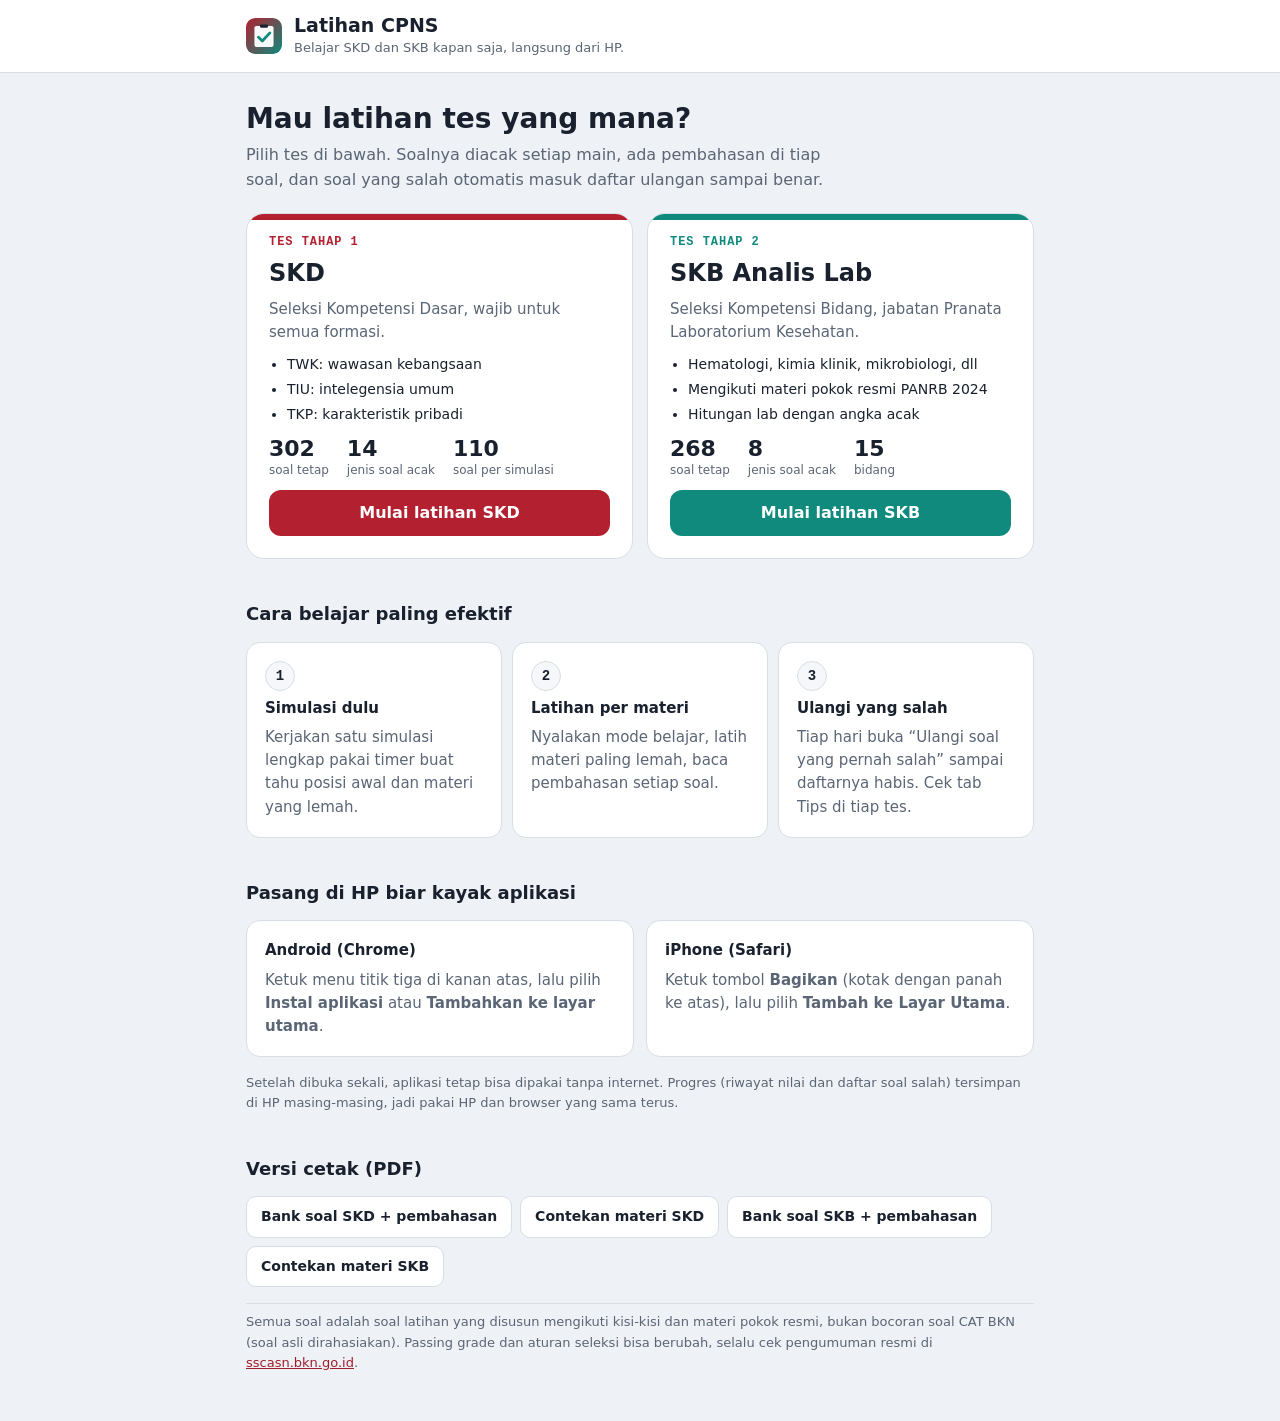
==== index.html @ 76d7df22 "Latihan CPNS: SKD dan SKB Analis Lab (web app, PWA, offline)" ====
<!doctype html>
<html lang="id">
<head>
<meta charset="utf-8">
<meta name="viewport" content="width=device-width, initial-scale=1, viewport-fit=cover">
<title>Latihan CPNS</title>
<meta name="description" content="Latihan soal SKD dan SKB CPNS lengkap dengan pembahasan. Bisa dipasang di HP dan dipakai offline.">
<link rel="manifest" href="manifest.webmanifest">
<link rel="icon" href="icon.svg" type="image/svg+xml">
<link rel="apple-touch-icon" href="icon-192.png">
<meta name="theme-color" media="(prefers-color-scheme: light)" content="#ffffff">
<meta name="theme-color" media="(prefers-color-scheme: dark)" content="#171e28">
<meta name="mobile-web-app-capable" content="yes">
<meta name="apple-mobile-web-app-capable" content="yes">
<meta name="apple-mobile-web-app-status-bar-style" content="default">
<meta name="apple-mobile-web-app-title" content="Latihan CPNS">
<script>if ("serviceWorker" in navigator && location.protocol === "https:") addEventListener("load", function(){ navigator.serviceWorker.register("sw.js").catch(function(){}); });</script>

<style>

/* Layout: satu kolom maks 820px. Gaya lembar CAT BKN: kartu soal + grid nomor (hijau = terjawab, kuning = ragu). Aksen merah putih. */
:root{
  --bg:#eef1f5; --surface:#ffffff; --surface-2:#f5f7fa; --ink:#18212d; --muted:#5a6575; --line:#d8dee6;
  --accent:#a01d2a; --accent-soft:#f7e4e6; --on-accent:#ffffff;
  --ok:#16764a; --ok-soft:#dff2e8; --warn:#9a6208; --warn-soft:#fcefd6; --bad:#b42318; --bad-soft:#fbe3e0;
  --f-head:"Segoe UI Variable Display","Segoe UI",system-ui,-apple-system,Roboto,"Helvetica Neue",Arial,sans-serif;
  --f-body:"Segoe UI",system-ui,-apple-system,Roboto,"Helvetica Neue",Arial,sans-serif;
  --f-num:"Cascadia Mono",Consolas,"Roboto Mono",ui-monospace,Menlo,monospace;
  color-scheme:light;
}
@media (prefers-color-scheme: dark){
  :root{
    --bg:#0f141b; --surface:#171e28; --surface-2:#1d2632; --ink:#e6ebf1; --muted:#9ba6b5; --line:#2b3543;
    --accent:#e46470; --accent-soft:#3b1d23; --on-accent:#1b0b0e;
    --ok:#55c890; --ok-soft:#133022; --warn:#e5ad50; --warn-soft:#352812; --bad:#f17b73; --bad-soft:#3b1a18;
    color-scheme:dark;
  }
}
*{box-sizing:border-box}
[hidden]{display:none!important}
html{-webkit-text-size-adjust:100%}
body{margin:0;background:var(--bg);color:var(--ink);font:15px/1.55 var(--f-body)}
.wrap{max-width:820px;margin:0 auto;padding-left:max(16px,env(safe-area-inset-left,0px));padding-right:max(16px,env(safe-area-inset-right,0px))}
h1,h2,h3,h4{font-family:var(--f-head);line-height:1.25;text-wrap:balance;margin:0}
h2{font-size:22px}
h3{font-size:18px;margin-top:28px}
h4{font-size:15px;margin-top:18px;color:var(--muted);text-transform:uppercase;letter-spacing:.06em}
p{margin:0}
a{color:var(--accent)}
button{font:inherit;color:inherit}
.muted{color:var(--muted)}
.btn{display:inline-flex;align-items:center;justify-content:center;gap:6px;min-height:42px;padding:8px 16px;border-radius:10px;border:1px solid var(--line);background:var(--surface);cursor:pointer;font-weight:600}
.btn:hover{border-color:var(--muted)}
.btn.primary{background:var(--accent);border-color:var(--accent);color:var(--on-accent)}
.btn:disabled{opacity:.45;cursor:default}
.btn[aria-pressed="true"]{background:var(--warn-soft);border-color:var(--warn);color:var(--ink)}
:focus-visible{outline:2px solid var(--accent);outline-offset:2px}
.card{background:var(--surface);border:1px solid var(--line);border-radius:14px;padding:18px}
.row{display:flex;flex-wrap:wrap;gap:10px;align-items:center}
.chip{display:inline-block;padding:2px 10px;border-radius:999px;font:600 12px/1.6 var(--f-num);letter-spacing:.04em;background:var(--surface-2);border:1px solid var(--line)}

/* header */
.top{background:var(--surface);border-bottom:1px solid var(--line)}
.top-in{display:flex;flex-wrap:wrap;gap:12px;align-items:center;justify-content:space-between;padding-block:14px}
.brand{display:flex;gap:12px;align-items:center;min-width:0}
.flag{flex:none;width:34px;height:24px;border-radius:4px;overflow:hidden;border:1px solid var(--line);display:grid;grid-template-rows:1fr 1fr}
.flag i:first-child{background:#c8102e}.flag i:last-child{background:#fff}
.brand h1{font-size:19px}
.brand p{font-size:13px;color:var(--muted)}
.tabs{display:flex;gap:4px;background:var(--surface-2);border:1px solid var(--line);border-radius:10px;padding:3px}
.tab{border:0;background:transparent;padding:6px 14px;border-radius:8px;cursor:pointer;font-weight:600;color:var(--muted)}
.tab[aria-selected="true"]{background:var(--surface);color:var(--ink);box-shadow:0 1px 2px rgba(0,0,0,.08)}
main{padding-block:22px 48px;display:block}
section{display:flex;flex-direction:column;gap:16px}

/* menu */
.intro{display:flex;flex-direction:column;gap:6px}
.intro p{color:var(--muted);max-width:62ch}
.modes{display:grid;grid-template-columns:repeat(3,minmax(0,1fr));gap:10px}
.mode{display:flex;flex-direction:column;gap:2px;text-align:left;padding:16px;border-radius:14px;border:1px solid var(--line);background:var(--surface);cursor:pointer}
.mode:hover{border-color:var(--accent)}
.mode b{font:700 22px/1.2 var(--f-head)}
.mode span{font-size:13px;color:var(--muted)}
.mode em{font:600 12px/1.6 var(--f-num);font-style:normal;margin-top:8px;color:var(--ink)}
.mode.full{grid-column:1/-1;background:var(--accent);border-color:var(--accent);color:var(--on-accent)}
.mode.full span,.mode.full em{color:var(--on-accent);opacity:.9}
.toggle{display:flex;gap:10px;align-items:flex-start;cursor:pointer}
.toggle input{width:18px;height:18px;margin-top:2px;accent-color:var(--accent)}
.tblwrap{overflow-x:auto}
table{border-collapse:collapse;width:100%;font-size:14px}
th,td{text-align:left;padding:8px 10px;border-bottom:1px solid var(--line);vertical-align:top}
th{font-size:12px;text-transform:uppercase;letter-spacing:.05em;color:var(--muted);font-weight:600}
td.n,th.n{font-family:var(--f-num);font-variant-numeric:tabular-nums;white-space:nowrap}

/* quiz */
.qbar{display:flex;gap:10px;align-items:center;flex-wrap:wrap}
.qbar .pos{font-weight:600}
.timer{margin-left:auto;font:700 18px/1 var(--f-num);font-variant-numeric:tabular-nums;padding:8px 12px;border-radius:10px;background:var(--surface);border:1px solid var(--line)}
.timer.low{color:var(--bad);border-color:var(--bad)}
.qtext{white-space:pre-line;font-size:16px;line-height:1.6}
.qtext.big{font-size:30px;letter-spacing:.12em;line-height:1.4}
.opts{display:flex;flex-direction:column;gap:8px;margin-top:16px}
.opt{display:flex;gap:12px;align-items:flex-start;width:100%;text-align:left;padding:11px 14px;border-radius:10px;border:1px solid var(--line);background:var(--surface);cursor:pointer;line-height:1.45}
.opt:hover:not(:disabled){border-color:var(--muted)}
.opt[aria-pressed="true"]{border-color:var(--accent);background:var(--accent-soft)}
.opt:disabled{cursor:default}
.let{flex:none;width:28px;height:28px;border-radius:50%;display:grid;place-items:center;border:1px solid var(--line);font:600 13px/1 var(--f-num);background:var(--surface)}
.opt[aria-pressed="true"] .let{background:var(--accent);border-color:var(--accent);color:var(--on-accent)}
.txt{flex:1;min-width:0;padding-top:3px}
.opt.big .txt,.rv-opts .big .txt{font-size:26px;padding-top:0;line-height:1.1}
.pts{flex:none;font:600 12px/28px var(--f-num);color:var(--muted);white-space:nowrap}
.good{border-color:var(--ok)!important;background:var(--ok-soft)!important}
.badopt{border-color:var(--bad)!important;background:var(--bad-soft)!important}
.fb{margin-top:14px;padding:14px;border-radius:10px;background:var(--surface-2);border:1px solid var(--line);display:flex;flex-direction:column;gap:6px}
.fb .v{font-weight:700}
.fb .v.ok{color:var(--ok)}.fb .v.bad{color:var(--bad)}
.qnav{position:sticky;bottom:0;z-index:5;display:grid;grid-template-columns:1fr auto 1fr;gap:8px;padding-block:10px;padding-bottom:max(10px,env(safe-area-inset-bottom,0px));background:var(--bg)}
.qnav .btn{width:100%}
.gridhead{display:flex;justify-content:space-between;align-items:center;gap:10px;margin-bottom:12px}
.gsec{font:600 12px/1 var(--f-num);color:var(--muted);letter-spacing:.06em;margin:10px 0 6px}
.gsec:first-child{margin-top:0}
.grid{display:grid;grid-template-columns:repeat(auto-fill,minmax(42px,1fr));gap:6px}
.gbtn{height:38px;border-radius:8px;border:1px solid var(--line);background:var(--surface);cursor:pointer;font:600 13px/1 var(--f-num);font-variant-numeric:tabular-nums}
.gbtn.done{background:var(--ok-soft);border-color:var(--ok)}
.gbtn.flag{background:var(--warn-soft);border-color:var(--warn)}
.gbtn.cur{outline:2px solid var(--accent);outline-offset:1px}
.legend{display:flex;flex-wrap:wrap;gap:14px;margin-top:12px;font-size:13px;color:var(--muted)}
.legend i{display:inline-block;width:12px;height:12px;border-radius:3px;border:1px solid var(--line);vertical-align:-1px;margin-right:6px}
.legend .l-done{background:var(--ok-soft);border-color:var(--ok)}
.legend .l-flag{background:var(--warn-soft);border-color:var(--warn)}
.confirm{border-color:var(--accent);display:flex;flex-direction:column;gap:12px}

/* hasil */
.summary{display:flex;flex-direction:column;gap:6px}
.summary .big{font:700 34px/1.1 var(--f-head)}
.secgrid{display:grid;grid-template-columns:repeat(auto-fit,minmax(220px,1fr));gap:10px}
.sc{display:flex;flex-direction:column;gap:8px}
.sc .score{font:700 28px/1 var(--f-head);font-variant-numeric:tabular-nums}
.sc .score small{font-size:15px;color:var(--muted);font-weight:600}
.bar{position:relative;height:10px;border-radius:5px;background:var(--surface-2);border:1px solid var(--line);margin-top:6px}
.bar i{display:block;height:100%;border-radius:5px}
.bar b{position:absolute;top:-5px;bottom:-5px;width:2px;background:var(--ink)}
.barlbl{position:relative;height:16px;font:600 11px/16px var(--f-num);color:var(--muted)}
.barlbl span{position:absolute;transform:translateX(-50%);white-space:nowrap}
.status{font-weight:700;font-size:14px}
.status.ok{color:var(--ok)}.status.bad{color:var(--bad)}
.rv{background:var(--surface);border:1px solid var(--line);border-radius:14px;padding:16px;display:flex;flex-direction:column;gap:10px}
.rv-head{display:flex;gap:8px;align-items:center;flex-wrap:wrap}
.rv-no{font:700 14px/1 var(--f-num)}
.rv-v{margin-left:auto;font-weight:700;font-size:14px}
.rv-v.ok{color:var(--ok)}.rv-v.bad{color:var(--bad)}.rv-v.warn{color:var(--warn)}
.rv-opts{list-style:none;margin:0;padding:0;display:flex;flex-direction:column;gap:6px}
.rv-opts li{display:flex;gap:10px;align-items:flex-start;padding:8px 10px;border-radius:8px;border:1px solid var(--line)}
.tag{flex:none;font:600 11px/22px var(--f-num);padding:0 8px;border-radius:999px;background:var(--surface-2);border:1px solid var(--line);align-self:center}
.pemb{padding:12px;border-radius:10px;background:var(--surface-2);font-size:14px}
.pemb::before{content:"Pembahasan: ";font-weight:700}

/* contekan */
.cheat{display:flex;flex-direction:column;gap:12px}
.cheat ul{margin:0;padding-left:20px;display:flex;flex-direction:column;gap:4px}
.lead{color:var(--muted);max-width:64ch}
.cols{display:grid;grid-template-columns:repeat(2,minmax(0,1fr));gap:12px}
.note{font-size:13px;color:var(--muted)}
.callout{padding:12px 14px;border-radius:10px;background:var(--accent-soft);border:1px solid var(--accent);font-size:14px}

/* versi cetak */
.plist{padding-left:22px;display:flex;flex-direction:column;gap:14px}
.pq{break-inside:avoid}
.popts{list-style:none;padding-left:0;margin:6px 0 0;display:flex;flex-direction:column;gap:2px}
.popts.big li{font-size:22px}
.pkey{display:flex;flex-direction:column;gap:6px;break-inside:avoid;padding:8px 0;border-bottom:1px solid var(--line)}
.pkey b{font-family:var(--f-num)}
.pagebreak{break-before:page}
body.printmode .top,body.printmode .noprint{display:none!important}

@media (max-width:600px){
  .modes{grid-template-columns:1fr 1fr}
  .cols{grid-template-columns:1fr}
  .qtext.big{font-size:24px}
  .timer{font-size:16px}
}
@media print{
  :root{--bg:#fff;--surface:#fff;--surface-2:#f3f4f6;--ink:#111;--muted:#444;--line:#ccc;--accent:#a01d2a;--accent-soft:#f7e4e6;color-scheme:light}
  @page{margin:14mm}
  body{font-size:11pt;background:#fff}
  .top,.noprint,.qnav{display:none!important}
  main{padding:0}
  .card{border:0;padding:0}
  h3{break-after:avoid}
  .tblwrap{overflow:visible}
  tr{break-inside:avoid}
}
@media (prefers-reduced-motion:reduce){*{scroll-behavior:auto!important}}

/* ---- v2: figural, latihan per materi, riwayat ---- */
.fig{white-space:pre;font:28px/1.25 "Segoe UI Symbol","Noto Sans Symbols 2","Noto Sans Symbols","Apple Symbols",var(--f-body);margin-top:14px;padding:12px 14px;background:var(--surface-2);border:1px solid var(--line);border-radius:10px;overflow-x:auto;max-width:100%}
.figo .txt{white-space:pre;font:22px/1.15 "Segoe UI Symbol","Noto Sans Symbols 2","Noto Sans Symbols","Apple Symbols",var(--f-body);padding-top:2px}
.sub{display:flex;flex-direction:column;gap:10px}
.btn.sm{min-height:34px;padding:4px 12px;font-size:13px}
.grouplbl{font:600 12px/1 var(--f-num);letter-spacing:.08em;color:var(--muted);margin-top:8px}
.chips{display:flex;flex-wrap:wrap;gap:8px;margin-top:8px}
.chipbtn{border:1px solid var(--line);background:var(--surface);color:var(--ink);border-radius:999px;padding:7px 14px;cursor:pointer;font-weight:600;font-size:14px;text-align:left}
.chipbtn:hover{border-color:var(--accent);background:var(--accent-soft)}
.chipbtn small{color:var(--muted);font-weight:500;margin-left:6px;font-size:12px}
#riwayat td.status{font-size:13px}
.popts li{display:flex;gap:4px;align-items:flex-start}
.popts.figo li .txt{font-size:18px}
@media (max-width:600px){
  .modes{grid-template-columns:repeat(3,minmax(0,1fr))}
  .mode{padding:12px}
  .mode b{font-size:20px}
  .fig{font-size:20px}
  .figo .txt{font-size:18px}
}
@media print{
  .fig{background:none;font-size:16pt}
}
/* ---- Mobile first: target sentuh besar, header ringkas ---- */
button,a,.toggle{touch-action:manipulation;-webkit-tap-highlight-color:transparent}
.brand .home{flex:none;display:block;line-height:0}
.brand .home img{border-radius:9px}
.brand .switch{color:var(--muted);text-decoration:none;font-weight:600}
.brand .switch:hover{color:var(--accent)}
@media (max-width:600px){
  body{font-size:16px}
  .top-in{padding-block:10px;gap:10px}
  .brand h1{font-size:17px}
  .brand p{font-size:12px}
  .tabs{width:100%}
  .tab{flex:1;padding:9px 6px;font-size:14px;text-align:center}
  main{padding-block:16px 40px}
  .card{padding:15px;border-radius:12px}
  h2{font-size:20px}
  .qtext{font-size:16.5px}
  .opt{min-height:54px;padding:13px 12px;font-size:16px}
  .let{width:30px;height:30px}
  .qnav .btn{min-height:50px;font-size:15px}
  .qnav{grid-template-columns:1fr 1fr 1.3fr}
  .gbtn{height:44px;font-size:14px}
  .grid{grid-template-columns:repeat(auto-fill,minmax(44px,1fr))}
  .chipbtn{min-height:42px;font-size:14.5px}
  .btn{min-height:46px}
  .btn.sm{min-height:38px}
  .timer{padding:8px 10px}
  .mode{min-height:96px}
  table{font-size:13.5px}
  th,td{padding:7px 8px}
}
@media (hover:none){
  .opt:hover:not(:disabled),.chipbtn:hover,.btn:hover{border-color:var(--line)}
  .opt[aria-pressed="true"]{border-color:var(--accent)}
}
/* ---- Tab Belajar (mode baca) ---- */
.guide{display:flex;flex-direction:column;gap:6px;border-color:var(--accent);background:var(--accent-soft)}
.guide ol{margin:2px 0 0;padding-left:20px;display:flex;flex-direction:column;gap:4px}
.tgrid{display:grid;grid-template-columns:repeat(auto-fill,minmax(220px,1fr));gap:10px;margin-top:10px}
.tcard{display:flex;flex-direction:column;gap:4px;text-align:left;padding:16px;border-radius:14px;border:1px solid var(--line);background:var(--surface);color:var(--ink);cursor:pointer;min-height:76px;font:inherit}
.tcard b{font-size:16px;line-height:1.3}
.tcard span{font-size:13px;color:var(--muted);line-height:1.35}
.tcard:hover{border-color:var(--accent)}
.btn.big{min-height:52px;font-size:16px;width:100%}
.tlist{display:flex;flex-direction:column;gap:10px}
.tq .rv-no{color:var(--muted);font-size:12px}
.tq-isi{display:flex;flex-direction:column;gap:8px}
.ans{padding:12px 14px;border-radius:10px;background:var(--ok-soft);border:1px solid var(--ok);line-height:1.5}
.ans > b{color:var(--ok)}
.ans.figans span{font:24px/1.15 "Segoe UI Symbol","Noto Sans Symbols 2","Noto Sans Symbols","Apple Symbols",var(--f-body);white-space:pre;display:inline-block;vertical-align:middle}
.tkp-list{list-style:none;margin:8px 0 0;padding:0;display:flex;flex-direction:column;gap:6px}
.tkp-list li{display:flex;gap:10px;align-items:flex-start}
.tkp-list .pts{flex:none;min-width:54px;line-height:1.5}
.tkp-list .pts.top{color:var(--ok);font-weight:700}
.reveal{align-self:flex-start}
@media (max-width:600px){
  .tgrid{grid-template-columns:1fr 1fr;gap:8px}
  .tcard{padding:13px;min-height:84px}
  .tcard b{font-size:15px}
  .tab{padding:9px 4px;font-size:13.5px}
}
/* Kolom tidak boleh melebar karena tabel di dalamnya */
.cols{grid-template-columns:repeat(2,minmax(0,1fr))}
.cols > *, .secgrid > *, .tgrid > *, .langkah > *, .pilih > *{min-width:0}
@media (max-width:600px){ .cols{grid-template-columns:minmax(0,1fr)} }

/* ---- Halaman depan ---- */
.hero{display:flex;flex-direction:column;gap:8px;padding-block:8px 4px}
.hero h2{font-size:28px;line-height:1.15}
.hero p{color:var(--muted);max-width:60ch;font-size:16px}
.pilih{display:grid;grid-template-columns:repeat(2,minmax(0,1fr));gap:14px}
.tes{display:flex;flex-direction:column;gap:10px;padding:22px;border-radius:18px;border:1px solid var(--line);background:var(--surface);color:var(--ink);text-decoration:none;position:relative;overflow:hidden;transition:transform .15s ease,border-color .15s ease}
.tes:hover{transform:translateY(-2px)}
.tes:focus-visible{outline:3px solid var(--warna);outline-offset:3px}
.tes::before{content:"";position:absolute;inset:0 0 auto 0;height:6px;background:var(--warna)}
.tes.skd{--warna:#b3202f}
.tes.skb{--warna:#0f8a7c}
.tes .tahap{font:600 12px/1 var(--f-num);letter-spacing:.08em;text-transform:uppercase;color:var(--warna)}
.tes h3{margin:0;font-size:24px}
.tes p{color:var(--muted)}
.tes ul{margin:0;padding-left:18px;display:flex;flex-direction:column;gap:3px;font-size:14px}
.tes .angka{display:flex;gap:18px;flex-wrap:wrap;margin-top:2px}
.tes .angka span{display:flex;flex-direction:column;font-size:12px;color:var(--muted)}
.tes .angka b{font:700 22px/1.1 var(--f-head);color:var(--ink);font-variant-numeric:tabular-nums}
.tes .mulai{margin-top:auto;display:inline-flex;align-items:center;justify-content:center;min-height:46px;border-radius:12px;background:var(--warna);color:#fff;font-weight:700;font-size:16px}
.langkah{display:grid;grid-template-columns:repeat(3,minmax(0,1fr));gap:10px}
.langkah .card{display:flex;flex-direction:column;gap:6px}
.langkah .no{width:30px;height:30px;border-radius:50%;display:grid;place-items:center;background:var(--surface-2);border:1px solid var(--line);font:700 14px/1 var(--f-num)}
.unduh{display:flex;flex-wrap:wrap;gap:8px}
.unduh a{display:inline-flex;align-items:center;gap:6px;padding:9px 14px;border-radius:10px;border:1px solid var(--line);background:var(--surface);color:var(--ink);text-decoration:none;font-weight:600;font-size:14px}
.unduh a:hover{border-color:var(--muted)}
.foot{font-size:13px;color:var(--muted);padding-top:8px;border-top:1px solid var(--line)}
@media (max-width:640px){
  .pilih,.langkah{grid-template-columns:1fr}
  .hero h2{font-size:24px}
}
</style>
</head>
<body>
<header class="top">
  <div class="wrap top-in">
    <div class="brand">
      <img src="icon.svg" width="36" height="36" alt="" style="border-radius:9px">
      <div><h1>Latihan CPNS</h1><p>Belajar SKD dan SKB kapan saja, langsung dari HP.</p></div>
    </div>
  </div>
</header>
<main class="wrap">
  <section>
    <div class="hero">
      <h2>Mau latihan tes yang mana?</h2>
      <p>Pilih tes di bawah. Soalnya diacak setiap main, ada pembahasan di tiap soal, dan soal yang salah otomatis masuk daftar ulangan sampai benar.</p>
    </div>

    <div class="pilih">
      <a class="tes skd" href="skd.html">
        <span class="tahap">Tes tahap 1</span>
        <h3>SKD</h3>
        <p>Seleksi Kompetensi Dasar, wajib untuk semua formasi.</p>
        <ul><li>TWK: wawasan kebangsaan</li><li>TIU: intelegensia umum</li><li>TKP: karakteristik pribadi</li></ul>
        <div class="angka"><span><b>302</b>soal tetap</span><span><b>14</b>jenis soal acak</span><span><b>110</b>soal per simulasi</span></div>
        <span class="mulai">Mulai latihan SKD</span>
      </a>
      <a class="tes skb" href="skb.html">
        <span class="tahap">Tes tahap 2</span>
        <h3>SKB Analis Lab</h3>
        <p>Seleksi Kompetensi Bidang, jabatan Pranata Laboratorium Kesehatan.</p>
        <ul><li>Hematologi, kimia klinik, mikrobiologi, dll</li><li>Mengikuti materi pokok resmi PANRB 2024</li><li>Hitungan lab dengan angka acak</li></ul>
        <div class="angka"><span><b>268</b>soal tetap</span><span><b>8</b>jenis soal acak</span><span><b>15</b>bidang</span></div>
        <span class="mulai">Mulai latihan SKB</span>
      </a>
    </div>

    <h3>Cara belajar paling efektif</h3>
    <div class="langkah">
      <div class="card"><span class="no">1</span><b>Simulasi dulu</b><span class="muted">Kerjakan satu simulasi lengkap pakai timer buat tahu posisi awal dan materi yang lemah.</span></div>
      <div class="card"><span class="no">2</span><b>Latihan per materi</b><span class="muted">Nyalakan mode belajar, latih materi paling lemah, baca pembahasan setiap soal.</span></div>
      <div class="card"><span class="no">3</span><b>Ulangi yang salah</b><span class="muted">Tiap hari buka “Ulangi soal yang pernah salah” sampai daftarnya habis. Cek tab Tips di tiap tes.</span></div>
    </div>

    <h3>Pasang di HP biar kayak aplikasi</h3>
    <div class="cols">
      <div class="card"><b>Android (Chrome)</b><p class="muted" style="margin-top:6px">Ketuk menu titik tiga di kanan atas, lalu pilih <b>Instal aplikasi</b> atau <b>Tambahkan ke layar utama</b>.</p></div>
      <div class="card"><b>iPhone (Safari)</b><p class="muted" style="margin-top:6px">Ketuk tombol <b>Bagikan</b> (kotak dengan panah ke atas), lalu pilih <b>Tambah ke Layar Utama</b>.</p></div>
    </div>
    <p class="note">Setelah dibuka sekali, aplikasi tetap bisa dipakai tanpa internet. Progres (riwayat nilai dan daftar soal salah) tersimpan di HP masing-masing, jadi pakai HP dan browser yang sama terus.</p>

    <h3>Versi cetak (PDF)</h3>
    <div class="unduh">
      <a href="pdf/Bank-Soal-SKD.pdf" target="_blank" rel="noopener">Bank soal SKD + pembahasan</a>
      <a href="pdf/Contekan-SKD.pdf" target="_blank" rel="noopener">Contekan materi SKD</a>
      <a href="pdf/Bank-Soal-SKB-Analis-Lab.pdf" target="_blank" rel="noopener">Bank soal SKB + pembahasan</a>
      <a href="pdf/Contekan-SKB-Analis-Lab.pdf" target="_blank" rel="noopener">Contekan materi SKB</a>
    </div>

    <p class="foot">Semua soal adalah soal latihan yang disusun mengikuti kisi-kisi dan materi pokok resmi, bukan bocoran soal CAT BKN (soal asli dirahasiakan). Passing grade dan aturan seleksi bisa berubah, selalu cek pengumuman resmi di <a href="https://sscasn.bkn.go.id" target="_blank" rel="noopener">sscasn.bkn.go.id</a>.</p>
  </section>
</main>
</body>
</html>
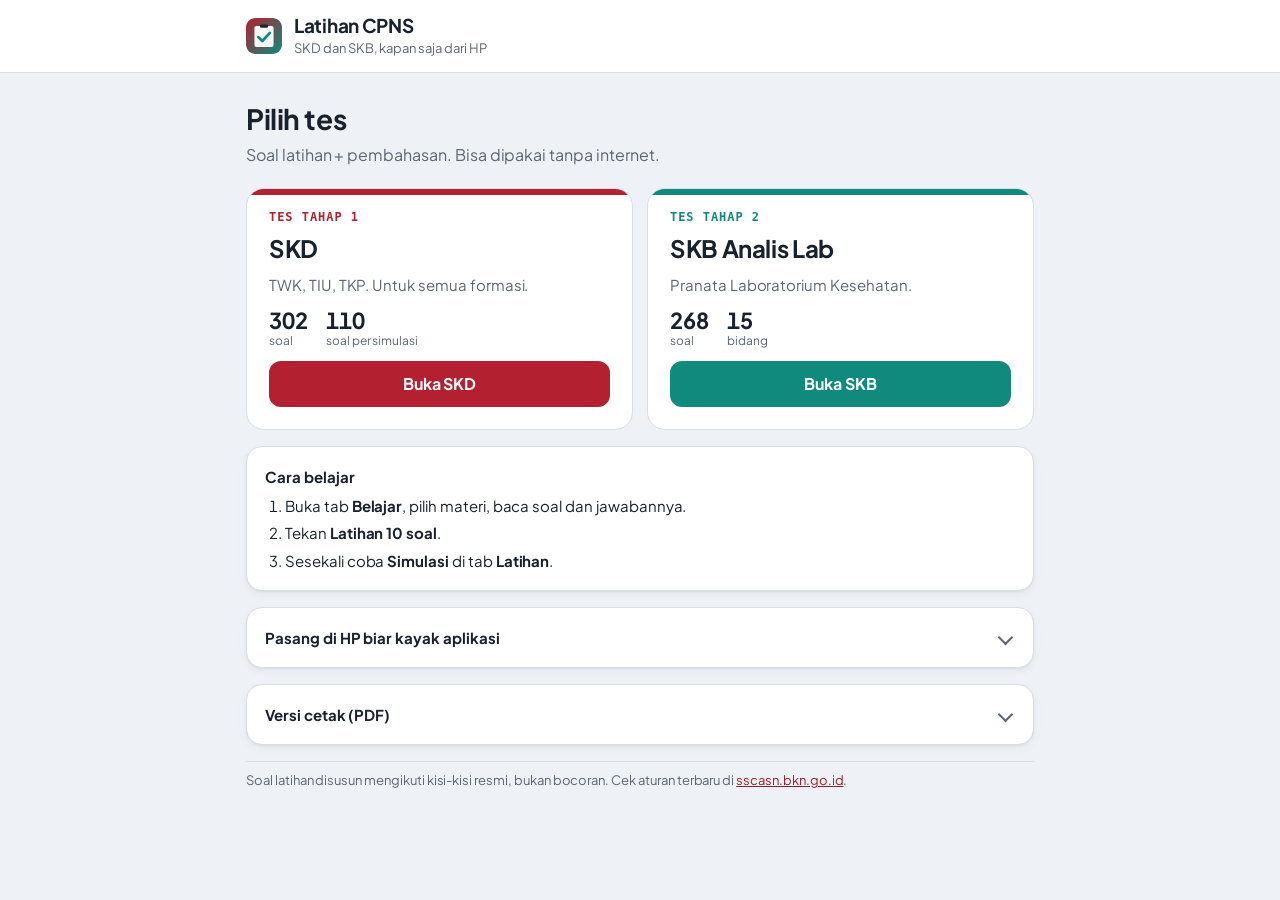
==== commit 6bf31330: "Tab Belajar (mode baca), navigasi bawah ala aplikasi, font Plus Jakarta Sans, progres per materi, te" ====
--- a/index.html
+++ b/index.html
@@ -281,6 +281,68 @@
 .cols > *, .secgrid > *, .tgrid > *, .langkah > *, .pilih > *{min-width:0}
 @media (max-width:600px){ .cols{grid-template-columns:minmax(0,1fr)} }
 
+/* ==== Lapisan UI aplikasi: font, navigasi bawah, kartu, progres ==== */
+@font-face{font-family:"Plus Jakarta Sans";font-style:normal;font-weight:400 800;font-display:swap;src:url(font/plus-jakarta-sans-latin-ext.woff2) format("woff2");unicode-range:U+0100-02BA,U+02BD-02C5,U+02C7-02CC,U+02CE-02D7,U+02DD-02FF,U+0304,U+0308,U+0329,U+1D00-1DBF,U+1E00-1E9F,U+1EF2-1EFF,U+2020,U+20A0-20AB,U+20AD-20C0,U+2113,U+2C60-2C7F,U+A720-A7FF}
+@font-face{font-family:"Plus Jakarta Sans";font-style:normal;font-weight:400 800;font-display:swap;src:url(font/plus-jakarta-sans-latin.woff2) format("woff2");unicode-range:U+0000-00FF,U+0131,U+0152-0153,U+02BB-02BC,U+02C6,U+02DA,U+02DC,U+0304,U+0308,U+0329,U+2000-206F,U+20AC,U+2122,U+2212,U+2215,U+FEFF,U+FFFD}
+:root{
+  --f-head:"Plus Jakarta Sans","Segoe UI",system-ui,-apple-system,Roboto,Arial,sans-serif;
+  --f-body:"Plus Jakarta Sans","Segoe UI",system-ui,-apple-system,Roboto,Arial,sans-serif;
+  --radius:16px;
+  --shadow:0 1px 2px rgba(16,24,40,.05),0 3px 10px rgba(16,24,40,.05);
+}
+@media (prefers-color-scheme: dark){ :root{ --shadow:0 1px 2px rgba(0,0,0,.35) } }
+body{letter-spacing:-.003em}
+h1,h2,h3{letter-spacing:-.015em}
+
+/* kartu lebih lembut */
+.card,.tcard,.mode,.rv,.opt,.chipbtn{box-shadow:var(--shadow)}
+.card,.rv,.tcard,.mode{border-radius:var(--radius)}
+.opt{border-radius:12px}
+.mode.full{box-shadow:0 6px 18px color-mix(in srgb, var(--accent) 30%, transparent)}
+.btn.primary{box-shadow:0 4px 12px color-mix(in srgb, var(--accent) 28%, transparent)}
+.opt[aria-pressed="true"]{box-shadow:0 0 0 1px var(--accent)}
+
+/* lipatan (details) */
+.lipat summary{cursor:pointer;font-weight:700;list-style:none;display:flex;align-items:center;justify-content:space-between;gap:10px}
+.lipat summary::-webkit-details-marker{display:none}
+.lipat summary::after{content:"";width:9px;height:9px;border-right:2px solid var(--muted);border-bottom:2px solid var(--muted);transform:rotate(45deg);margin-right:4px;transition:transform .15s}
+.lipat[open] summary::after{transform:rotate(-135deg)}
+.lipat[open] summary{margin-bottom:10px}
+
+/* ikon tab */
+.tab{display:inline-flex;align-items:center;justify-content:center;gap:6px}
+.tab svg{width:18px;height:18px;flex:none;fill:none;stroke:currentColor;stroke-width:2;stroke-linecap:round;stroke-linejoin:round}
+
+/* progres per materi */
+.tprog{display:flex;align-items:center;gap:8px;margin-top:6px;font-size:12px;color:var(--muted)}
+.tprog i{flex:1;height:6px;border-radius:3px;background:var(--surface-2);border:1px solid var(--line);overflow:hidden;position:relative}
+.tprog i b{position:absolute;inset:0 auto 0 0;border-radius:3px}
+
+/* transisi halus antar halaman */
+@media (prefers-reduced-motion: no-preference){
+  main > section:not([hidden]){animation:masuk .18s ease-out}
+  @keyframes masuk{from{opacity:0;transform:translateY(4px)}to{opacity:1;transform:none}}
+}
+
+/* HP: navigasi pindah ke bawah layar, kayak aplikasi */
+@media (max-width:700px){
+  .tabs{position:fixed;left:0;right:0;bottom:0;z-index:30;width:auto;margin:0;border:0;border-top:1px solid var(--line);border-radius:0;background:var(--surface);
+    padding:6px max(8px,env(safe-area-inset-right,0px)) calc(6px + env(safe-area-inset-bottom,0px)) max(8px,env(safe-area-inset-left,0px));gap:2px;box-shadow:0 -4px 16px rgba(16,24,40,.07)}
+  .tab{flex:1;flex-direction:column;gap:3px;padding:6px 2px;font-size:11.5px;font-weight:600;border-radius:12px;background:none!important;box-shadow:none!important;color:var(--muted)}
+  .tab svg{width:22px;height:22px}
+  .tab[aria-selected="true"]{color:var(--accent)}
+  .tab[aria-selected="true"] svg{stroke-width:2.4}
+  body.app{padding-bottom:calc(74px + env(safe-area-inset-bottom,0px))}
+  body.app.in-quiz{padding-bottom:0}
+  body.in-quiz .tabs{display:none}
+  .top-in{padding-block:10px}
+}
+@media print{ .tabs{display:none!important} body.app{padding-bottom:0} }
+/* rapihin: label pakai font utama, tombol navigasi soal tidak patah */
+.chip,.tes .tahap,.grouplbl{font-family:var(--f-body);letter-spacing:.02em;font-weight:700}
+.qnav{grid-template-columns:1fr auto 1.25fr}
+.qnav .btn{white-space:nowrap;padding-inline:14px}
+
 /* ---- Halaman depan ---- */
 .hero{display:flex;flex-direction:column;gap:8px;padding-block:8px 4px}
 .hero h2{font-size:28px;line-height:1.15}
@@ -306,6 +368,12 @@
 .unduh{display:flex;flex-wrap:wrap;gap:8px}
 .unduh a{display:inline-flex;align-items:center;gap:6px;padding:9px 14px;border-radius:10px;border:1px solid var(--line);background:var(--surface);color:var(--ink);text-decoration:none;font-weight:600;font-size:14px}
 .unduh a:hover{border-color:var(--muted)}
+.langkah1{display:flex;flex-direction:column;gap:6px}
+.langkah1 ol{margin:0;padding-left:20px;display:flex;flex-direction:column;gap:4px}
+.lipat summary{cursor:pointer;font-weight:700;list-style-position:inside}
+.lipat[open] summary{margin-bottom:10px}
+.lipat{display:flex;flex-direction:column;gap:8px}
+.lipat p{margin:0 0 6px}
 .foot{font-size:13px;color:var(--muted);padding-top:8px;border-top:1px solid var(--line)}
 @media (max-width:640px){
   .pilih,.langkah{grid-template-columns:1fr}
@@ -318,59 +386,61 @@
   <div class="wrap top-in">
     <div class="brand">
       <img src="icon.svg" width="36" height="36" alt="" style="border-radius:9px">
-      <div><h1>Latihan CPNS</h1><p>Belajar SKD dan SKB kapan saja, langsung dari HP.</p></div>
+      <div><h1>Latihan CPNS</h1><p>SKD dan SKB, kapan saja dari HP</p></div>
     </div>
   </div>
 </header>
 <main class="wrap">
   <section>
     <div class="hero">
-      <h2>Mau latihan tes yang mana?</h2>
-      <p>Pilih tes di bawah. Soalnya diacak setiap main, ada pembahasan di tiap soal, dan soal yang salah otomatis masuk daftar ulangan sampai benar.</p>
+      <h2>Pilih tes</h2>
+      <p>Soal latihan + pembahasan. Bisa dipakai tanpa internet.</p>
     </div>
 
     <div class="pilih">
       <a class="tes skd" href="skd.html">
         <span class="tahap">Tes tahap 1</span>
         <h3>SKD</h3>
-        <p>Seleksi Kompetensi Dasar, wajib untuk semua formasi.</p>
-        <ul><li>TWK: wawasan kebangsaan</li><li>TIU: intelegensia umum</li><li>TKP: karakteristik pribadi</li></ul>
-        <div class="angka"><span><b>302</b>soal tetap</span><span><b>14</b>jenis soal acak</span><span><b>110</b>soal per simulasi</span></div>
-        <span class="mulai">Mulai latihan SKD</span>
+        <p>TWK, TIU, TKP. Untuk semua formasi.</p>
+        <div class="angka"><span><b>302</b>soal</span><span><b>110</b>soal per simulasi</span></div>
+        <span class="mulai">Buka SKD</span>
       </a>
       <a class="tes skb" href="skb.html">
         <span class="tahap">Tes tahap 2</span>
         <h3>SKB Analis Lab</h3>
-        <p>Seleksi Kompetensi Bidang, jabatan Pranata Laboratorium Kesehatan.</p>
-        <ul><li>Hematologi, kimia klinik, mikrobiologi, dll</li><li>Mengikuti materi pokok resmi PANRB 2024</li><li>Hitungan lab dengan angka acak</li></ul>
-        <div class="angka"><span><b>268</b>soal tetap</span><span><b>8</b>jenis soal acak</span><span><b>15</b>bidang</span></div>
-        <span class="mulai">Mulai latihan SKB</span>
+        <p>Pranata Laboratorium Kesehatan.</p>
+        <div class="angka"><span><b>268</b>soal</span><span><b>15</b>bidang</span></div>
+        <span class="mulai">Buka SKB</span>
       </a>
     </div>
 
-    <h3>Cara belajar paling efektif</h3>
-    <div class="langkah">
-      <div class="card"><span class="no">1</span><b>Simulasi dulu</b><span class="muted">Kerjakan satu simulasi lengkap pakai timer buat tahu posisi awal dan materi yang lemah.</span></div>
-      <div class="card"><span class="no">2</span><b>Latihan per materi</b><span class="muted">Nyalakan mode belajar, latih materi paling lemah, baca pembahasan setiap soal.</span></div>
-      <div class="card"><span class="no">3</span><b>Ulangi yang salah</b><span class="muted">Tiap hari buka “Ulangi soal yang pernah salah” sampai daftarnya habis. Cek tab Tips di tiap tes.</span></div>
+    <div class="card langkah1">
+      <b>Cara belajar</b>
+      <ol>
+        <li>Buka tab <b>Belajar</b>, pilih materi, baca soal dan jawabannya.</li>
+        <li>Tekan <b>Latihan 10 soal</b>.</li>
+        <li>Sesekali coba <b>Simulasi</b> di tab <b>Latihan</b>.</li>
+      </ol>
     </div>
 
-    <h3>Pasang di HP biar kayak aplikasi</h3>
-    <div class="cols">
-      <div class="card"><b>Android (Chrome)</b><p class="muted" style="margin-top:6px">Ketuk menu titik tiga di kanan atas, lalu pilih <b>Instal aplikasi</b> atau <b>Tambahkan ke layar utama</b>.</p></div>
-      <div class="card"><b>iPhone (Safari)</b><p class="muted" style="margin-top:6px">Ketuk tombol <b>Bagikan</b> (kotak dengan panah ke atas), lalu pilih <b>Tambah ke Layar Utama</b>.</p></div>
-    </div>
-    <p class="note">Setelah dibuka sekali, aplikasi tetap bisa dipakai tanpa internet. Progres (riwayat nilai dan daftar soal salah) tersimpan di HP masing-masing, jadi pakai HP dan browser yang sama terus.</p>
-
-    <h3>Versi cetak (PDF)</h3>
-    <div class="unduh">
-      <a href="pdf/Bank-Soal-SKD.pdf" target="_blank" rel="noopener">Bank soal SKD + pembahasan</a>
-      <a href="pdf/Contekan-SKD.pdf" target="_blank" rel="noopener">Contekan materi SKD</a>
-      <a href="pdf/Bank-Soal-SKB-Analis-Lab.pdf" target="_blank" rel="noopener">Bank soal SKB + pembahasan</a>
-      <a href="pdf/Contekan-SKB-Analis-Lab.pdf" target="_blank" rel="noopener">Contekan materi SKB</a>
-    </div>
-
-    <p class="foot">Semua soal adalah soal latihan yang disusun mengikuti kisi-kisi dan materi pokok resmi, bukan bocoran soal CAT BKN (soal asli dirahasiakan). Passing grade dan aturan seleksi bisa berubah, selalu cek pengumuman resmi di <a href="https://sscasn.bkn.go.id" target="_blank" rel="noopener">sscasn.bkn.go.id</a>.</p>
+    <details class="card lipat">
+      <summary>Pasang di HP biar kayak aplikasi</summary>
+      <p><b>Android (Chrome):</b> ketuk titik tiga di kanan atas, pilih <b>Instal aplikasi</b> atau <b>Tambahkan ke layar utama</b>.</p>
+      <p><b>iPhone (Safari):</b> ketuk tombol <b>Bagikan</b>, pilih <b>Tambah ke Layar Utama</b>.</p>
+      <p class="muted">Progres tersimpan di HP itu sendiri, jadi pakai HP yang sama terus.</p>
+    </details>
+
+    <details class="card lipat">
+      <summary>Versi cetak (PDF)</summary>
+      <div class="unduh">
+        <a href="pdf/Bank-Soal-SKD.pdf" target="_blank" rel="noopener">Bank soal SKD</a>
+        <a href="pdf/Contekan-SKD.pdf" target="_blank" rel="noopener">Ringkasan SKD</a>
+        <a href="pdf/Bank-Soal-SKB-Analis-Lab.pdf" target="_blank" rel="noopener">Bank soal SKB</a>
+        <a href="pdf/Contekan-SKB-Analis-Lab.pdf" target="_blank" rel="noopener">Ringkasan SKB</a>
+      </div>
+    </details>
+
+    <p class="foot">Soal latihan disusun mengikuti kisi-kisi resmi, bukan bocoran. Cek aturan terbaru di <a href="https://sscasn.bkn.go.id" target="_blank" rel="noopener">sscasn.bkn.go.id</a>.</p>
   </section>
 </main>
 </body>
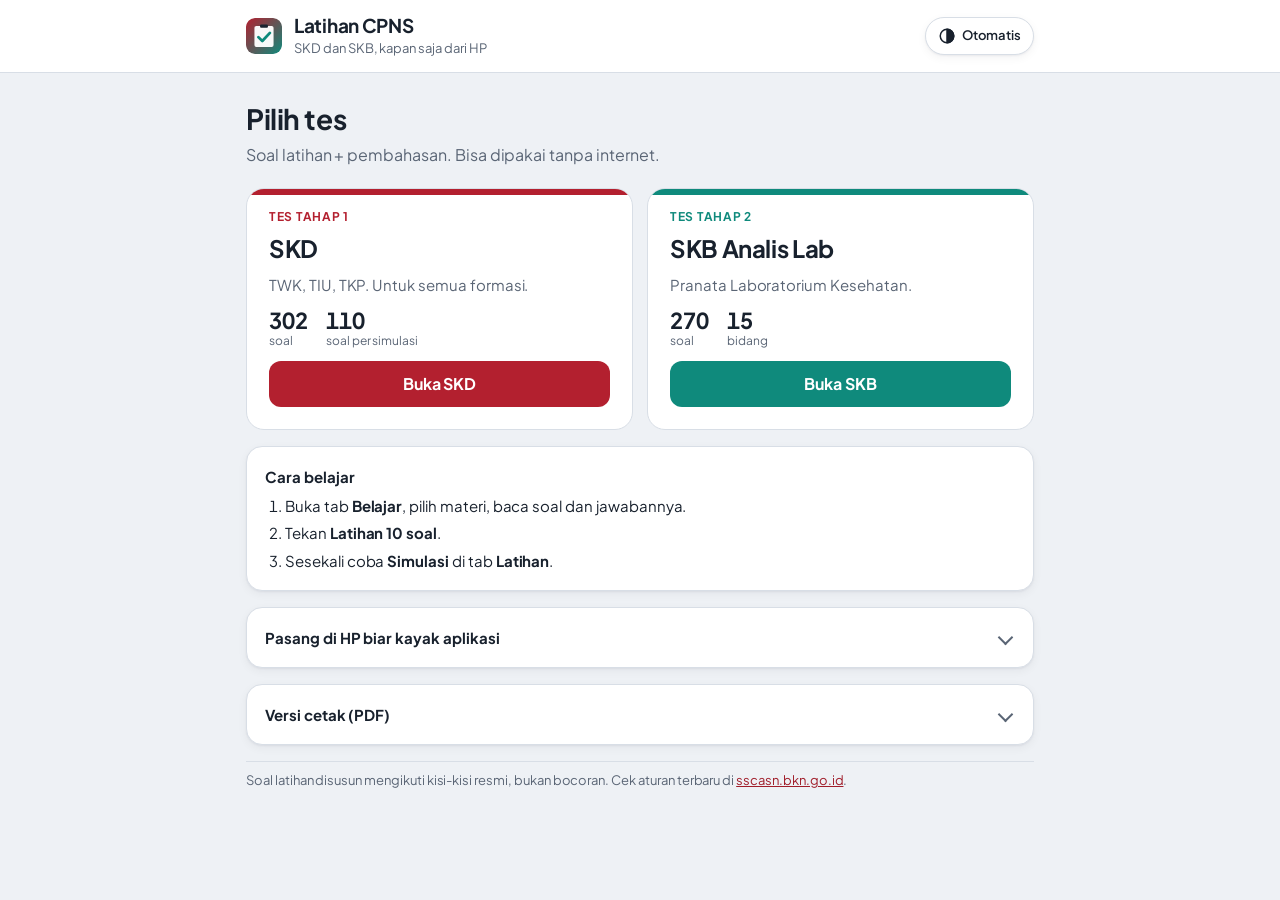
==== commit b50b9876: "Mode terang/gelap/otomatis, bank SKB disesuaikan materi pokok resmi (feses, elektrolit, hitung jenis" ====
--- a/index.html
+++ b/index.html
@@ -15,6 +15,10 @@
 <meta name="apple-mobile-web-app-status-bar-style" content="default">
 <meta name="apple-mobile-web-app-title" content="Latihan CPNS">
 <script>if ("serviceWorker" in navigator && location.protocol === "https:") addEventListener("load", function(){ navigator.serviceWorker.register("sw.js").catch(function(){}); });</script>
+<script>(function(){var K="tema",R=document.documentElement,N={auto:"Otomatis",light:"Terang",dark:"Gelap"};
+function g(){try{return localStorage.getItem(K)||"auto"}catch(e){return"auto"}}
+function a(t){if(t==="light"||t==="dark")R.setAttribute("data-theme",t);else R.removeAttribute("data-theme");var b=document.getElementById("b-tema");if(b){b.setAttribute("data-mode",t);b.setAttribute("aria-label","Tema: "+N[t]+". Ketuk untuk ganti");var l=b.querySelector(".tl");if(l)l.textContent=N[t]}}
+a(g());document.addEventListener("DOMContentLoaded",function(){a(g());var b=document.getElementById("b-tema");if(b)b.addEventListener("click",function(){var n={auto:"light",light:"dark",dark:"auto"}[g()]||"auto";try{localStorage.setItem(K,n)}catch(e){}a(n)})})})();</script>
 
 <style>
 
@@ -28,14 +32,18 @@
   --f-num:"Cascadia Mono",Consolas,"Roboto Mono",ui-monospace,Menlo,monospace;
   color-scheme:light;
 }
-@media (prefers-color-scheme: dark){
-  :root{
+@media (prefers-color-scheme: dark){:root:not([data-theme="light"]){
+    --bg:#0f141b; --surface:#171e28; --surface-2:#1d2632; --ink:#e6ebf1; --muted:#9ba6b5; --line:#2b3543;
+    --accent:#e46470; --accent-soft:#3b1d23; --on-accent:#1b0b0e;
+    --ok:#55c890; --ok-soft:#133022; --warn:#e5ad50; --warn-soft:#352812; --bad:#f17b73; --bad-soft:#3b1a18;
+    color-scheme:dark;
+  }}
+:root[data-theme="dark"]{
     --bg:#0f141b; --surface:#171e28; --surface-2:#1d2632; --ink:#e6ebf1; --muted:#9ba6b5; --line:#2b3543;
     --accent:#e46470; --accent-soft:#3b1d23; --on-accent:#1b0b0e;
     --ok:#55c890; --ok-soft:#133022; --warn:#e5ad50; --warn-soft:#352812; --bad:#f17b73; --bad-soft:#3b1a18;
     color-scheme:dark;
   }
-}
 *{box-sizing:border-box}
 [hidden]{display:none!important}
 html{-webkit-text-size-adjust:100%}
@@ -179,8 +187,7 @@
   .qtext.big{font-size:24px}
   .timer{font-size:16px}
 }
-@media print{
-  :root{--bg:#fff;--surface:#fff;--surface-2:#f3f4f6;--ink:#111;--muted:#444;--line:#ccc;--accent:#a01d2a;--accent-soft:#f7e4e6;color-scheme:light}
+@media print{:root:root:root{--bg:#fff;--surface:#fff;--surface-2:#f3f4f6;--ink:#111;--muted:#444;--line:#ccc;--accent:#a01d2a;--accent-soft:#f7e4e6;color-scheme:light}
   @page{margin:14mm}
   body{font-size:11pt;background:#fff}
   .top,.noprint,.qnav{display:none!important}
@@ -290,7 +297,8 @@
   --radius:16px;
   --shadow:0 1px 2px rgba(16,24,40,.05),0 3px 10px rgba(16,24,40,.05);
 }
-@media (prefers-color-scheme: dark){ :root{ --shadow:0 1px 2px rgba(0,0,0,.35) } }
+@media (prefers-color-scheme: dark){:root:not([data-theme="light"]){ --shadow:0 1px 2px rgba(0,0,0,.35) }}
+:root[data-theme="dark"]{ --shadow:0 1px 2px rgba(0,0,0,.35) }
 body{letter-spacing:-.003em}
 h1,h2,h3{letter-spacing:-.015em}
 
@@ -342,6 +350,12 @@
 .chip,.tes .tahap,.grouplbl{font-family:var(--f-body);letter-spacing:.02em;font-weight:700}
 .qnav{grid-template-columns:1fr auto 1.25fr}
 .qnav .btn{white-space:nowrap;padding-inline:14px}
+/* tombol tema terang / gelap / otomatis */
+.tema{display:inline-flex;align-items:center;gap:6px;min-height:38px;padding:6px 12px;border-radius:999px;border:1px solid var(--line);background:var(--surface);color:var(--ink);font:600 13px/1 var(--f-body);cursor:pointer;box-shadow:var(--shadow);flex:none}
+.tema svg{width:18px;height:18px;fill:none;stroke:currentColor;stroke-width:2;stroke-linecap:round;stroke-linejoin:round;display:none}
+.tema[data-mode="auto"] .i-auto,.tema[data-mode="light"] .i-light,.tema[data-mode="dark"] .i-dark{display:block}
+@media (max-width:700px){ .top-in{flex-wrap:nowrap} .brand{flex:1;min-width:0} }
+@media print{ .tema{display:none!important} }
 
 /* ---- Halaman depan ---- */
 .hero{display:flex;flex-direction:column;gap:8px;padding-block:8px 4px}
@@ -354,7 +368,7 @@
 .tes::before{content:"";position:absolute;inset:0 0 auto 0;height:6px;background:var(--warna)}
 .tes.skd{--warna:#b3202f}
 .tes.skb{--warna:#0f8a7c}
-.tes .tahap{font:600 12px/1 var(--f-num);letter-spacing:.08em;text-transform:uppercase;color:var(--warna)}
+.tes .tahap{font:700 12px/1 var(--f-body);letter-spacing:.06em;text-transform:uppercase;color:var(--warna)}
 .tes h3{margin:0;font-size:24px}
 .tes p{color:var(--muted)}
 .tes ul{margin:0;padding-left:18px;display:flex;flex-direction:column;gap:3px;font-size:14px}
@@ -388,6 +402,7 @@
       <img src="icon.svg" width="36" height="36" alt="" style="border-radius:9px">
       <div><h1>Latihan CPNS</h1><p>SKD dan SKB, kapan saja dari HP</p></div>
     </div>
+    <button class="tema" id="b-tema" type="button" data-mode="auto" aria-label="Ganti tema"><svg class="i-auto" viewBox="0 0 24 24" aria-hidden="true"><circle cx="12" cy="12" r="9"/><path d="M12 3a9 9 0 0 1 0 18z" style="fill:currentColor"/></svg><svg class="i-light" viewBox="0 0 24 24" aria-hidden="true"><circle cx="12" cy="12" r="4"/><path d="M12 2v2M12 20v2M4.9 4.9l1.4 1.4M17.7 17.7l1.4 1.4M2 12h2M20 12h2M4.9 19.1l1.4-1.4M17.7 6.3l1.4-1.4"/></svg><svg class="i-dark" viewBox="0 0 24 24" aria-hidden="true"><path d="M21 12.8A9 9 0 1 1 11.2 3a7 7 0 0 0 9.8 9.8z"/></svg><span class="tl">Otomatis</span></button>
   </div>
 </header>
 <main class="wrap">
@@ -409,7 +424,7 @@
         <span class="tahap">Tes tahap 2</span>
         <h3>SKB Analis Lab</h3>
         <p>Pranata Laboratorium Kesehatan.</p>
-        <div class="angka"><span><b>268</b>soal</span><span><b>15</b>bidang</span></div>
+        <div class="angka"><span><b>270</b>soal</span><span><b>15</b>bidang</span></div>
         <span class="mulai">Buka SKB</span>
       </a>
     </div>
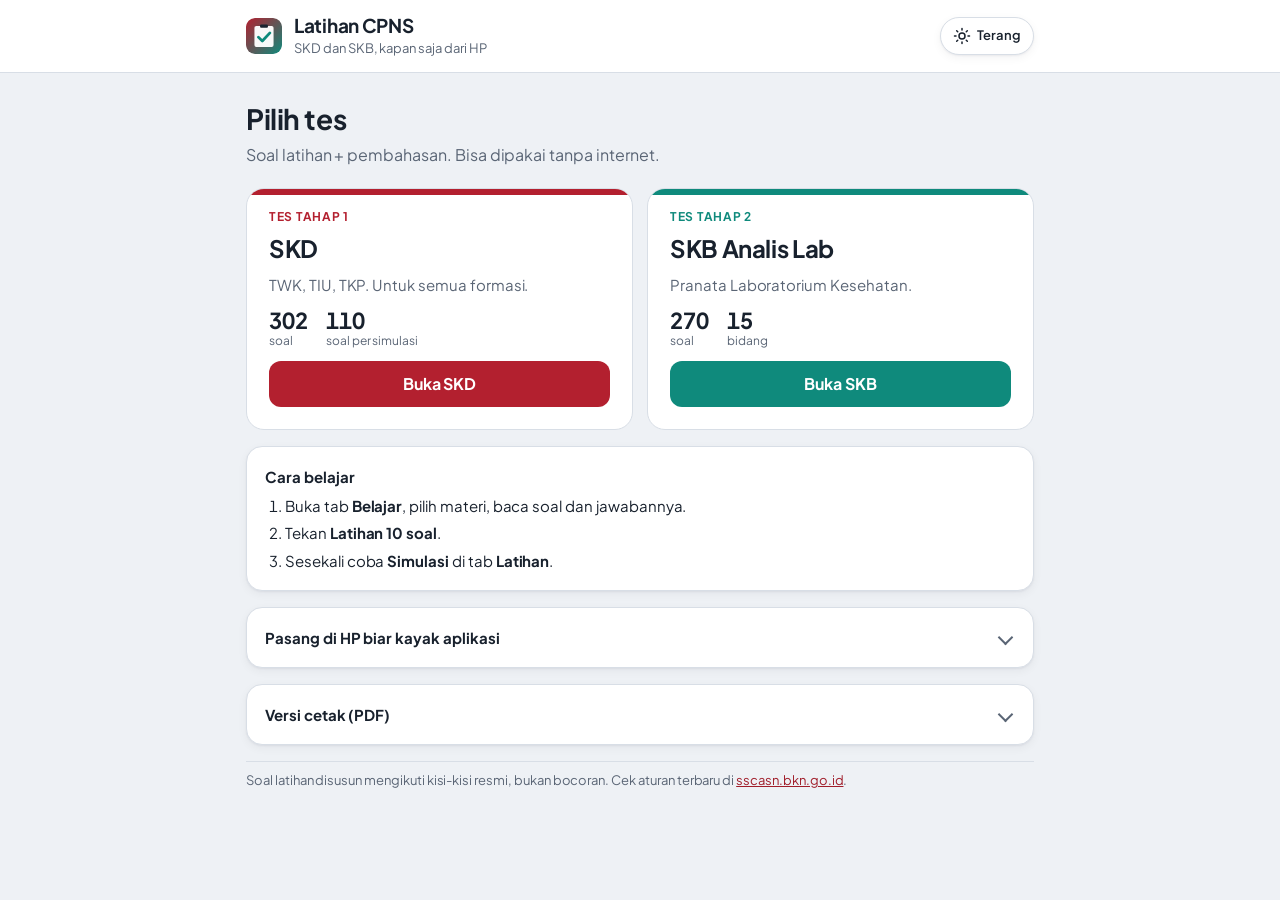
==== commit aeda088a: "Tema terang jadi default; warna bar status ikut tema" ====
--- a/index.html
+++ b/index.html
@@ -16,9 +16,9 @@
 <meta name="apple-mobile-web-app-title" content="Latihan CPNS">
 <script>if ("serviceWorker" in navigator && location.protocol === "https:") addEventListener("load", function(){ navigator.serviceWorker.register("sw.js").catch(function(){}); });</script>
 <script>(function(){var K="tema",R=document.documentElement,N={auto:"Otomatis",light:"Terang",dark:"Gelap"};
-function g(){try{return localStorage.getItem(K)||"auto"}catch(e){return"auto"}}
-function a(t){if(t==="light"||t==="dark")R.setAttribute("data-theme",t);else R.removeAttribute("data-theme");var b=document.getElementById("b-tema");if(b){b.setAttribute("data-mode",t);b.setAttribute("aria-label","Tema: "+N[t]+". Ketuk untuk ganti");var l=b.querySelector(".tl");if(l)l.textContent=N[t]}}
-a(g());document.addEventListener("DOMContentLoaded",function(){a(g());var b=document.getElementById("b-tema");if(b)b.addEventListener("click",function(){var n={auto:"light",light:"dark",dark:"auto"}[g()]||"auto";try{localStorage.setItem(K,n)}catch(e){}a(n)})})})();</script>
+function g(){try{return localStorage.getItem(K)||"light"}catch(e){return"light"}}
+function a(t){if(t==="light"||t==="dark")R.setAttribute("data-theme",t);else R.removeAttribute("data-theme");var gelap=t==="dark"||(t==="auto"&&matchMedia("(prefers-color-scheme: dark)").matches);document.querySelectorAll('meta[name="theme-color"]').forEach(function(m){m.removeAttribute("media");m.setAttribute("content",gelap?"#171e28":"#ffffff")});var b=document.getElementById("b-tema");if(b){b.setAttribute("data-mode",t);b.setAttribute("aria-label","Tema: "+N[t]+". Ketuk untuk ganti");var l=b.querySelector(".tl");if(l)l.textContent=N[t]}}
+a(g());document.addEventListener("DOMContentLoaded",function(){a(g());var b=document.getElementById("b-tema");if(b)b.addEventListener("click",function(){var n={light:"dark",dark:"auto",auto:"light"}[g()]||"light";try{localStorage.setItem(K,n)}catch(e){}a(n)})})})();</script>
 
 <style>
 
@@ -402,7 +402,7 @@
       <img src="icon.svg" width="36" height="36" alt="" style="border-radius:9px">
       <div><h1>Latihan CPNS</h1><p>SKD dan SKB, kapan saja dari HP</p></div>
     </div>
-    <button class="tema" id="b-tema" type="button" data-mode="auto" aria-label="Ganti tema"><svg class="i-auto" viewBox="0 0 24 24" aria-hidden="true"><circle cx="12" cy="12" r="9"/><path d="M12 3a9 9 0 0 1 0 18z" style="fill:currentColor"/></svg><svg class="i-light" viewBox="0 0 24 24" aria-hidden="true"><circle cx="12" cy="12" r="4"/><path d="M12 2v2M12 20v2M4.9 4.9l1.4 1.4M17.7 17.7l1.4 1.4M2 12h2M20 12h2M4.9 19.1l1.4-1.4M17.7 6.3l1.4-1.4"/></svg><svg class="i-dark" viewBox="0 0 24 24" aria-hidden="true"><path d="M21 12.8A9 9 0 1 1 11.2 3a7 7 0 0 0 9.8 9.8z"/></svg><span class="tl">Otomatis</span></button>
+    <button class="tema" id="b-tema" type="button" data-mode="light" aria-label="Ganti tema"><svg class="i-auto" viewBox="0 0 24 24" aria-hidden="true"><circle cx="12" cy="12" r="9"/><path d="M12 3a9 9 0 0 1 0 18z" style="fill:currentColor"/></svg><svg class="i-light" viewBox="0 0 24 24" aria-hidden="true"><circle cx="12" cy="12" r="4"/><path d="M12 2v2M12 20v2M4.9 4.9l1.4 1.4M17.7 17.7l1.4 1.4M2 12h2M20 12h2M4.9 19.1l1.4-1.4M17.7 6.3l1.4-1.4"/></svg><svg class="i-dark" viewBox="0 0 24 24" aria-hidden="true"><path d="M21 12.8A9 9 0 1 1 11.2 3a7 7 0 0 0 9.8 9.8z"/></svg><span class="tl">Terang</span></button>
   </div>
 </header>
 <main class="wrap">
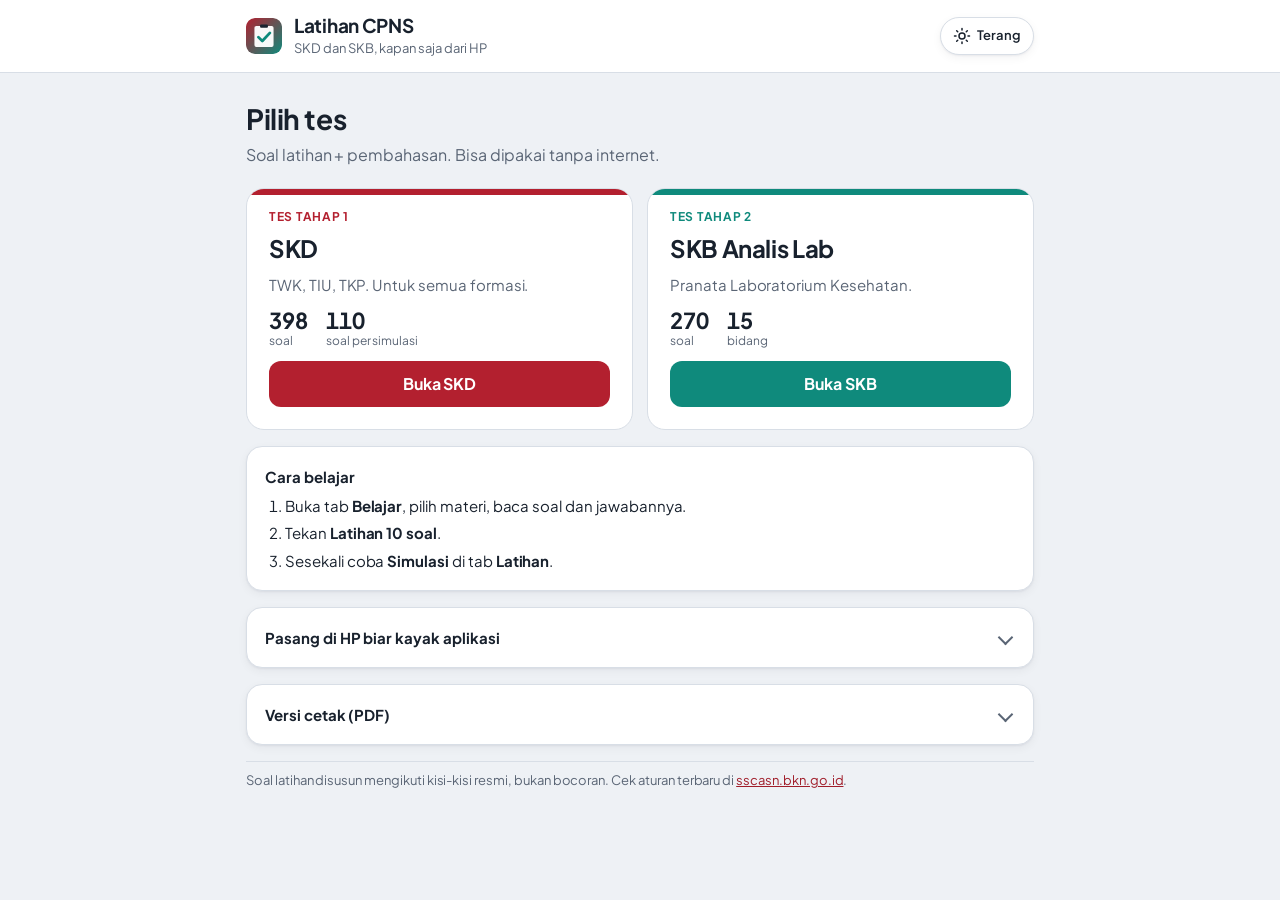
==== commit 919ba994: "SKD +96 soal: otonomi daerah, sejarah modern, globalisasi, integritas, bahasa berbasis paragraf, pem" ====
--- a/index.html
+++ b/index.html
@@ -417,7 +417,7 @@
         <span class="tahap">Tes tahap 1</span>
         <h3>SKD</h3>
         <p>TWK, TIU, TKP. Untuk semua formasi.</p>
-        <div class="angka"><span><b>302</b>soal</span><span><b>110</b>soal per simulasi</span></div>
+        <div class="angka"><span><b>398</b>soal</span><span><b>110</b>soal per simulasi</span></div>
         <span class="mulai">Buka SKD</span>
       </a>
       <a class="tes skb" href="skb.html">
